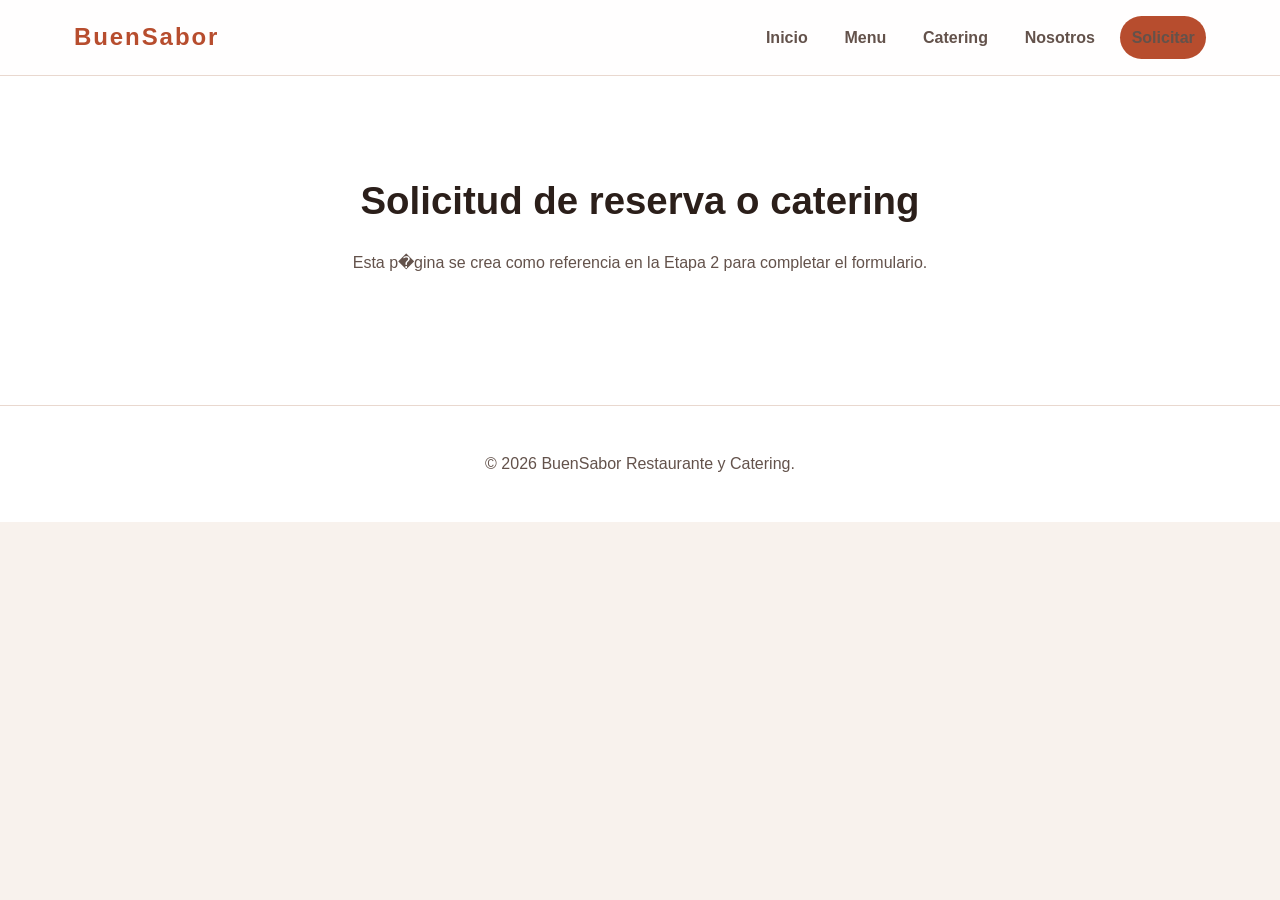
==== solicitud.html @ 1d036498 "construir pagina principal del sitio buen sabor" ====
<!DOCTYPE html>
<html lang="es">
  <head>
    <meta charset="UTF-8" />
    <meta name="viewport" content="width=device-width, initial-scale=1.0" />
    <title>Solicitar Reserva | BuenSabor</title>
    <link rel="stylesheet" href="styles.css" />
  </head>
  <body>
    <header class="site-header">
      <div class="header-inner">
        <div class="logo">BuenSabor</div>
        <nav class="main-nav">
          <a href="index.html#inicio">Inicio</a>
          <a href="index.html#menu">Menu</a>
          <a href="index.html#catering">Catering</a>
          <a href="index.html#nosotros">Nosotros</a>
          <a class="btn-link" href="solicitud.html">Solicitar</a>
        </nav>
      </div>
    </header>

    <main class="section section-about">
      <div class="section-header">
        <h2>Solicitud de reserva o catering</h2>
        <p>Esta p�gina se crea como referencia en la Etapa 2 para completar el formulario.</p>
      </div>
    </main>

    <footer class="site-footer">
      <p>&copy; 2026 BuenSabor Restaurante y Catering.</p>
    </footer>
  </body>
</html>
---- styles.css ----
:root {
  --bg: #f8f2ed;
  --surface: #ffffff;
  --text: #2b1f1a;
  --muted: #63524b;
  --primary: #b74d2e;
  --accent: #dfb590;
  --border: #e9d8cf;
  --shadow: rgba(43, 31, 25, 0.12);
  font-family: "Inter", "Segoe UI", Tahoma, Geneva, Verdana, sans-serif;
}

* {
  box-sizing: border-box;
}

html {
  scroll-behavior: smooth;
}

body {
  margin: 0;
  background: var(--bg);
  color: var(--text);
  line-height: 1.7;
}

img {
  width: 100%;
  display: block;
  border-radius: 1rem 1rem 0 0;
}

.site-header {
  background: rgba(255, 255, 255, 0.95);
  border-bottom: 1px solid var(--border);
  position: sticky;
  top: 0;
  z-index: 20;
}

.header-inner {
  max-width: 1180px;
  margin: 0 auto;
  padding: 1rem 1.5rem;
  display: flex;
  align-items: center;
  justify-content: space-between;
  gap: 1rem;
}

.logo {
  font-size: 1.5rem;
  font-weight: 800;
  letter-spacing: 0.08em;
  color: var(--primary);
}

.main-nav {
  display: flex;
  flex-wrap: wrap;
  gap: 0.9rem;
  align-items: center;
}

.main-nav a {
  color: var(--muted);
  text-decoration: none;
  font-weight: 600;
  padding: 0.5rem 0.7rem;
}

.main-nav a:hover,
.main-nav a:focus {
  color: var(--primary);
}

.btn-link {
  background: var(--primary);
  color: #fff;
  border-radius: 999px;
  padding: 0.65rem 1rem;
}

.hero {
  position: relative;
  min-height: 80vh;
  display: flex;
  align-items: center;
  background-image: url('https://images.unsplash.com/photo-1504674900247-0877df9cc836?auto=format&fit=crop&w=1400&q=80');
  background-size: cover;
  background-position: center;
  color: #fff;
}

.hero-overlay {
  position: absolute;
  inset: 0;
  background: linear-gradient(180deg, rgba(31, 17, 12, 0.5), rgba(13, 7, 5, 0.65));
}

.hero-content {
  position: relative;
  max-width: 780px;
  margin: 0 auto;
  padding: 4rem 1.5rem;
  text-align: center;
}

.eyebrow {
  display: inline-block;
  margin-bottom: 1rem;
  color: #f7d6b8;
  letter-spacing: 0.2em;
  text-transform: uppercase;
  font-size: 0.85rem;
}

.hero h1 {
  font-size: clamp(2.8rem, 5vw, 4.5rem);
  margin: 0;
  line-height: 1.02;
}

.hero-text {
  margin: 1.5rem auto 2rem;
  max-width: 640px;
  font-size: 1.1rem;
  color: #f3eadf;
}

.hero-actions {
  display: flex;
  flex-wrap: wrap;
  justify-content: center;
  gap: 1rem;
}

.btn {
  display: inline-flex;
  align-items: center;
  justify-content: center;
  padding: 0.95rem 1.8rem;
  border-radius: 999px;
  text-decoration: none;
  font-weight: 700;
  transition: transform 0.2s ease, box-shadow 0.2s ease;
}

.btn:hover {
  transform: translateY(-2px);
  box-shadow: 0 18px 40px rgba(0, 0, 0, 0.18);
}

.btn-primary {
  background: #fff;
  color: var(--text);
}

.btn-secondary {
  background: rgba(255, 255, 255, 0.16);
  color: #fff;
  border: 1px solid rgba(255, 255, 255, 0.35);
}

.section {
  padding: 5rem 1.5rem;
}

.section-header {
  max-width: 760px;
  margin: 0 auto 3rem;
  text-align: center;
}

.section-header h2 {
  font-size: 2.4rem;
  margin: 0.75rem 0 1rem;
}

.section-header p {
  color: var(--muted);
  max-width: 660px;
  margin: 0 auto;
}

.section-menu {
  background: #fff;
}

.dish-grid,
.event-grid,
.about-grid {
  display: grid;
  gap: 1.5rem;
}

.dish-grid {
  grid-template-columns: repeat(auto-fit, minmax(260px, 1fr));
}

.dish-card {
  background: #fff;
  border: 1px solid var(--border);
  border-radius: 1.3rem;
  overflow: hidden;
  box-shadow: 0 18px 45px rgba(70, 40, 20, 0.08);
  display: flex;
  flex-direction: column;
}

.dish-info {
  padding: 1.4rem;
  flex: 1;
  display: flex;
  flex-direction: column;
  gap: 1rem;
}

.dish-info h3 {
  margin: 0;
  font-size: 1.25rem;
  color: var(--text);
}

.dish-info p {
  margin: 0;
  color: var(--muted);
  flex: 1;
}

.dish-footer {
  display: flex;
  justify-content: space-between;
  align-items: center;
  gap: 0.75rem;
  flex-wrap: wrap;
}

.price {
  font-weight: 800;
  color: var(--primary);
}

.badge {
  background: #f2e2d8;
  color: #7b4d3d;
  padding: 0.4rem 0.7rem;
  border-radius: 999px;
  font-size: 0.82rem;
  font-weight: 700;
}

.section-catering {
  background: #f8f2ed;
}

.event-grid {
  grid-template-columns: repeat(auto-fit, minmax(240px, 1fr));
}

.event-card {
  padding: 1.8rem;
  border-radius: 1.2rem;
  background: #fff;
  border: 1px solid var(--border);
  box-shadow: 0 12px 30px var(--shadow);
}

.event-card h3 {
  margin: 0 0 0.8rem;
  color: var(--primary);
}

.event-card p {
  margin: 0;
  color: var(--muted);
}

.section-about {
  background: #fff;
}

.about-grid {
  grid-template-columns: repeat(auto-fit, minmax(260px, 1fr));
}

.about-card {
  padding: 1.8rem;
  background: #faf4ee;
  border: 1px solid var(--border);
  border-radius: 1.2rem;
}

.about-card h3 {
  margin-top: 0;
  color: var(--primary);
}

.site-footer {
  text-align: center;
  padding: 1.8rem 1.5rem;
  background: #fff;
  border-top: 1px solid var(--border);
  color: var(--muted);
}

@media (max-width: 900px) {
  .hero {
    min-height: 70vh;
  }

  .hero-content {
    padding-top: 3rem;
  }
}

@media (max-width: 720px) {
  .header-inner {
    flex-direction: column;
    align-items: flex-start;
  }

  .main-nav {
    justify-content: flex-start;
  }

  .hero-actions {
    flex-direction: column;
  }
}
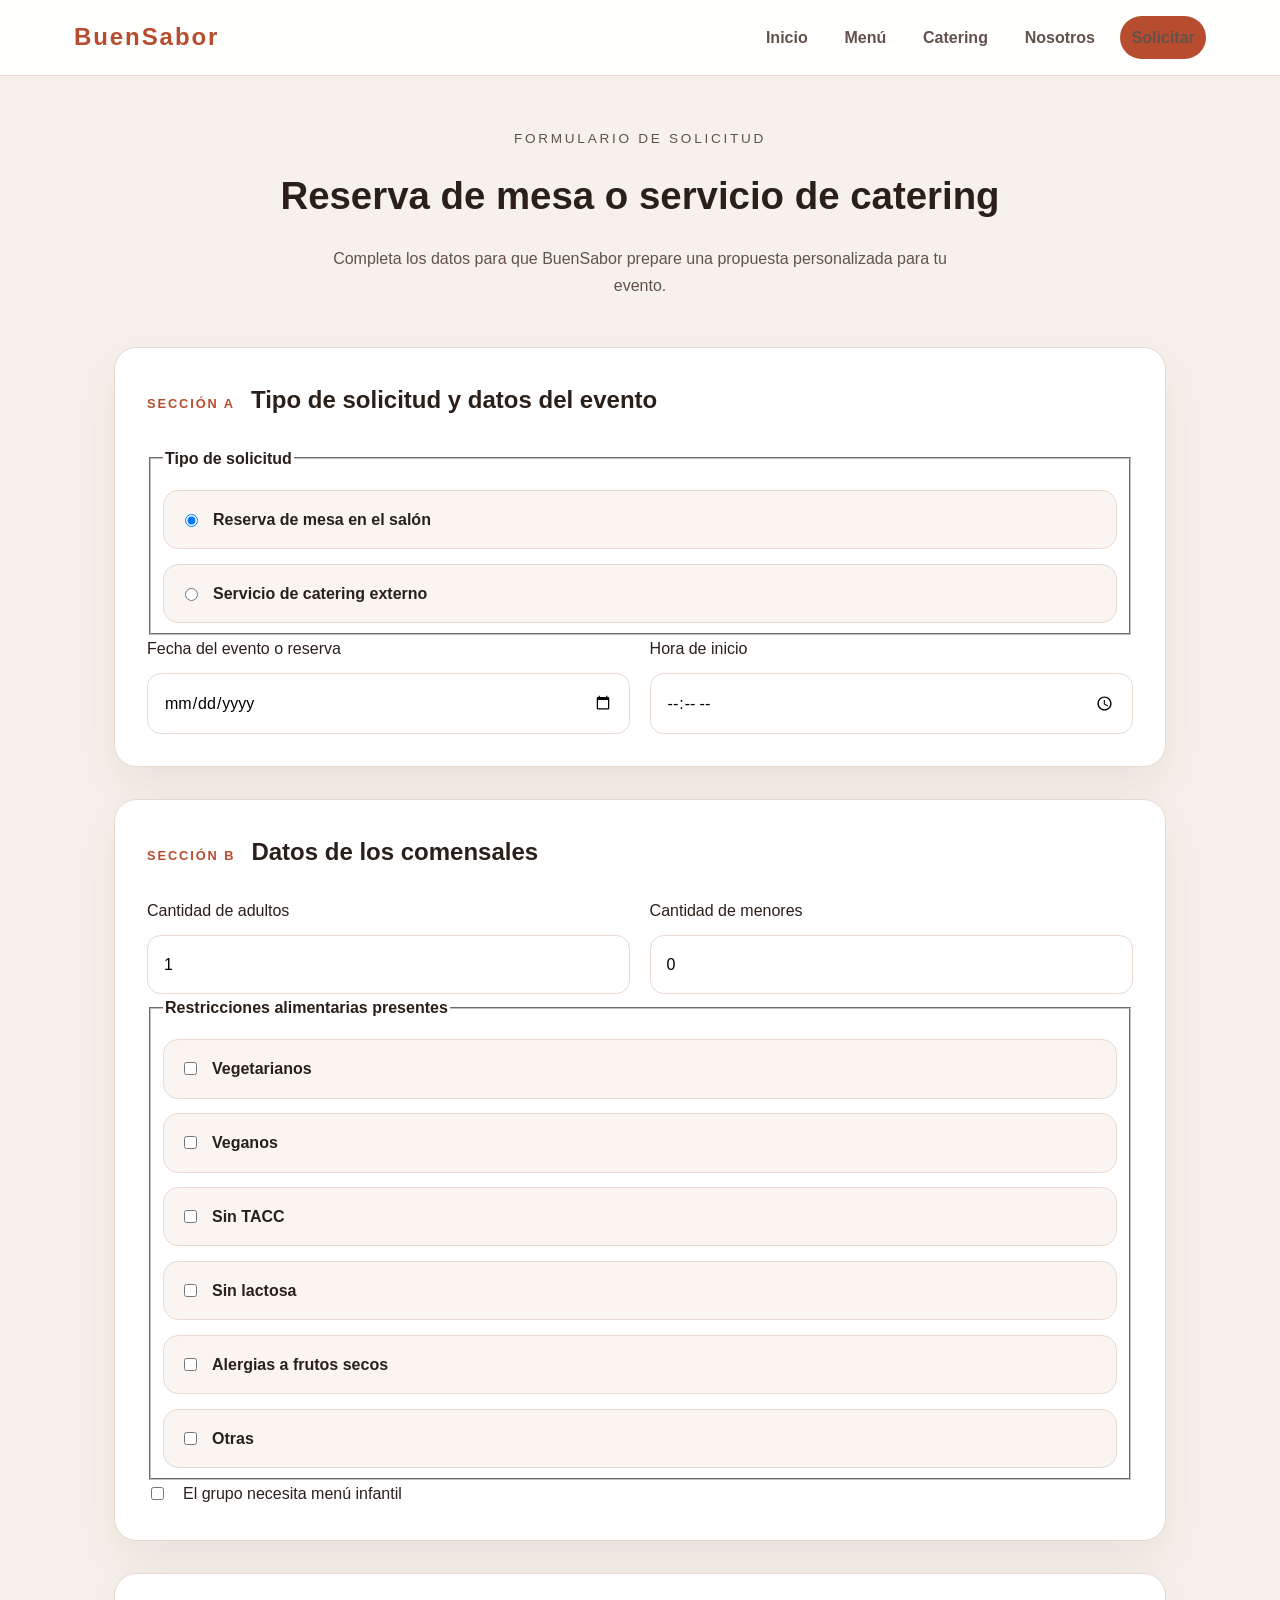
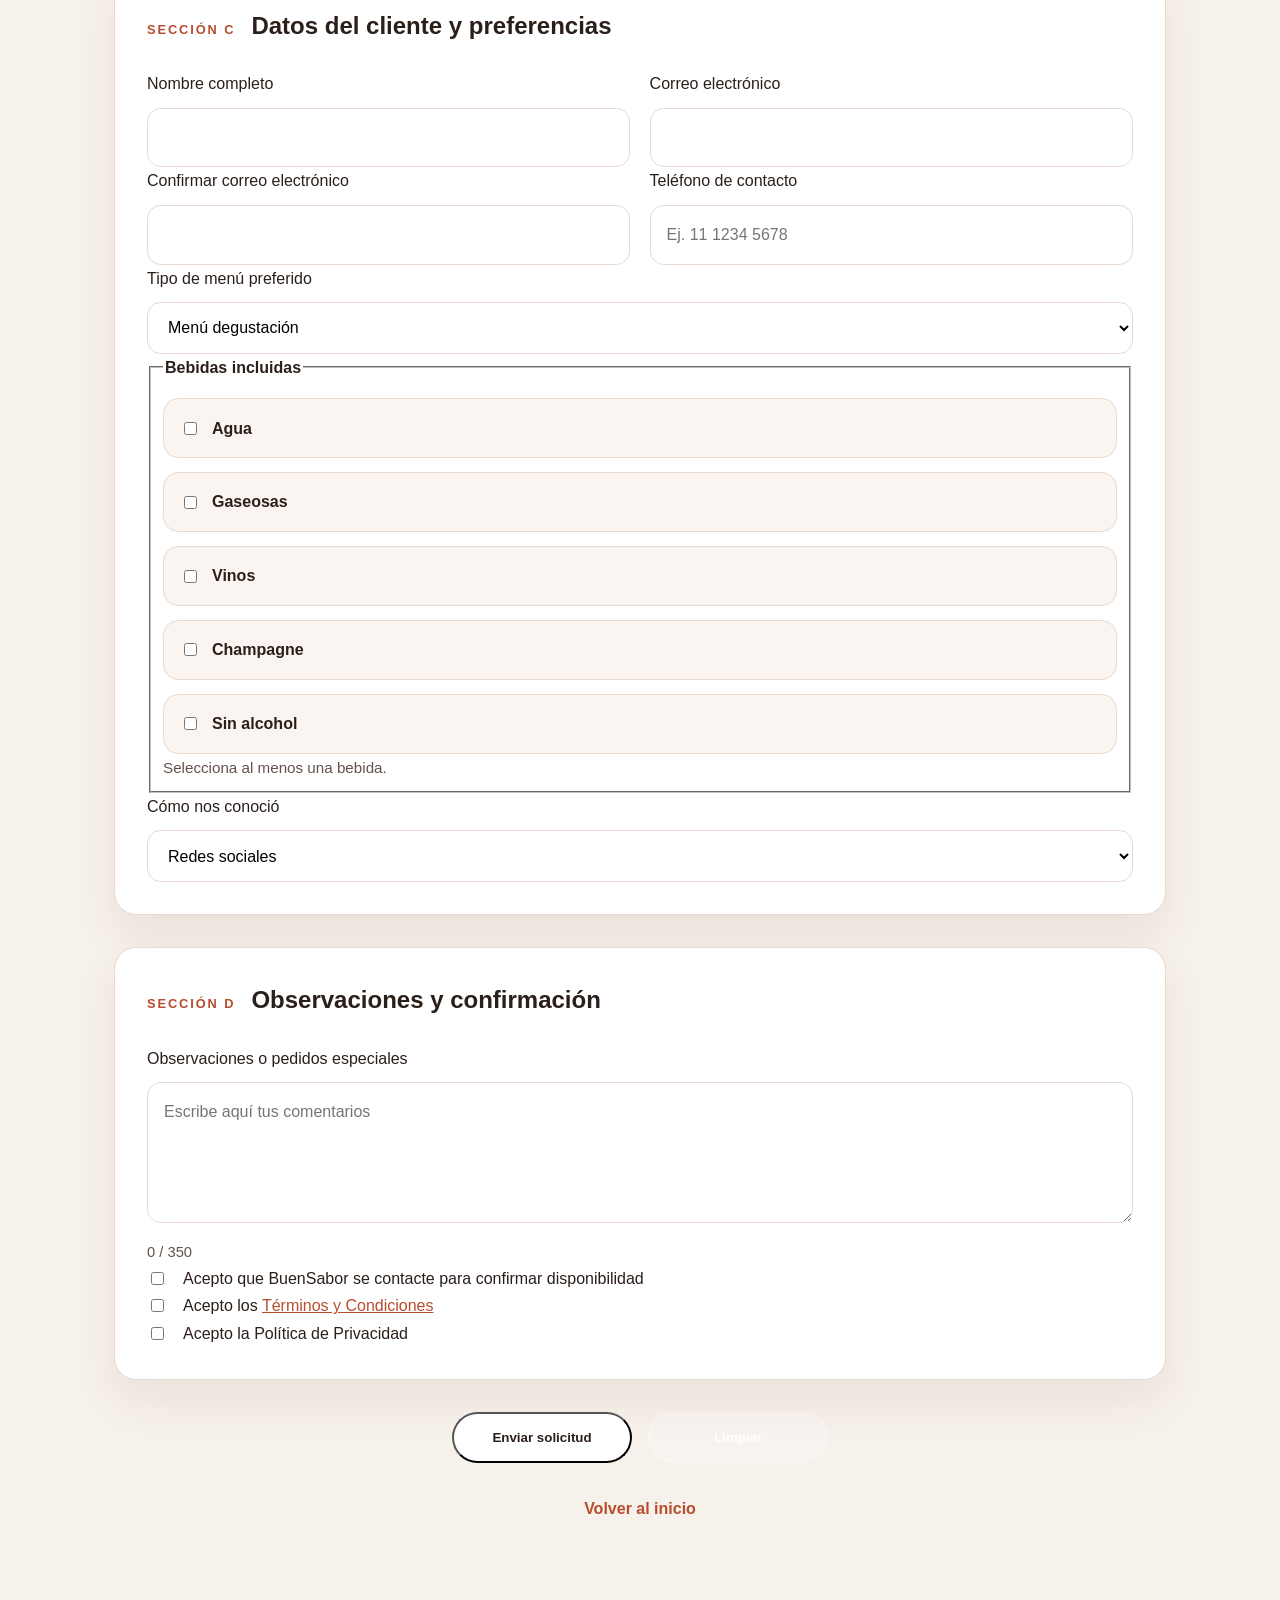
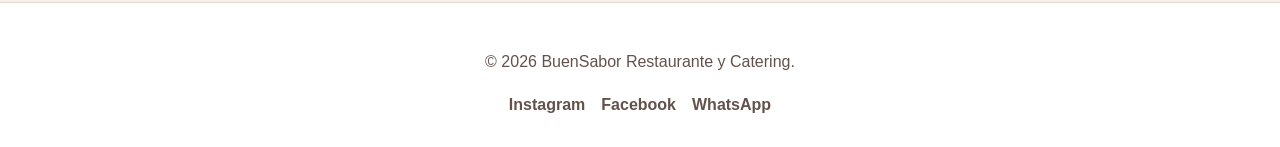
==== commit aeebaba0: "Etapa2:crear solicitud con formulario dinamico de reserva y catering" ====
--- a/solicitud.html
+++ b/solicitud.html
@@ -3,16 +3,16 @@
   <head>
     <meta charset="UTF-8" />
     <meta name="viewport" content="width=device-width, initial-scale=1.0" />
-    <title>Solicitar Reserva | BuenSabor</title>
+    <title>Solicitud de Reserva | BuenSabor</title>
     <link rel="stylesheet" href="styles.css" />
   </head>
   <body>
-    <header class="site-header">
+    <header class="site-header" id="inicio">
       <div class="header-inner">
         <div class="logo">BuenSabor</div>
         <nav class="main-nav">
           <a href="index.html#inicio">Inicio</a>
-          <a href="index.html#menu">Menu</a>
+          <a href="index.html#menu">Menú</a>
           <a href="index.html#catering">Catering</a>
           <a href="index.html#nosotros">Nosotros</a>
           <a class="btn-link" href="solicitud.html">Solicitar</a>
@@ -20,15 +20,353 @@
       </div>
     </header>
 
-    <main class="section section-about">
-      <div class="section-header">
-        <h2>Solicitud de reserva o catering</h2>
-        <p>Esta p�gina se crea como referencia en la Etapa 2 para completar el formulario.</p>
-      </div>
+    <main class="request-page">
+      <section class="section section-form">
+        <div class="section-header">
+          <p class="eyebrow">Formulario de solicitud</p>
+          <h2>Reserva de mesa o servicio de catering</h2>
+          <p>Completa los datos para que BuenSabor prepare una propuesta personalizada para tu evento.</p>
+        </div>
+
+        <form id="requestForm" class="request-form" novalidate>
+          <div class="form-section">
+            <div class="section-title">
+              <span>Sección A</span>
+              <h3>Tipo de solicitud y datos del evento</h3>
+            </div>
+
+            <fieldset>
+              <legend>Tipo de solicitud</legend>
+              <div class="radio-group">
+                <label><input type="radio" name="requestType" value="reserva" checked /> Reserva de mesa en el salón</label>
+                <label><input type="radio" name="requestType" value="catering" /> Servicio de catering externo</label>
+              </div>
+            </fieldset>
+
+            <div class="field-grid">
+              <label class="field">
+                <span>Fecha del evento o reserva</span>
+                <input type="date" name="eventDate" required />
+              </label>
+              <label class="field">
+                <span>Hora de inicio</span>
+                <input type="time" name="eventTime" required />
+              </label>
+            </div>
+
+            <label class="field hidden" id="durationField">
+              <span>Duración estimada del evento</span>
+              <select name="duration">
+                <option value="1">1 hora</option>
+                <option value="2">2 horas</option>
+                <option value="3">3 horas</option>
+                <option value="4">4 horas</option>
+                <option value="5">4 horas o más</option>
+              </select>
+            </label>
+
+            <label class="field hidden" id="eventNameField">
+              <span>Nombre o descripción del evento</span>
+              <input type="text" name="eventName" placeholder="Cumpleaños de 50, Reunión anual de empresa" />
+            </label>
+
+            <label class="field hidden" id="eventTypeField">
+              <span>Tipo de evento</span>
+              <select name="eventType" id="eventTypeSelect">
+                <option value="">Selecciona...</option>
+                <option value="casamiento">Casamiento</option>
+                <option value="cumpleanos">Cumpleaños</option>
+                <option value="corporativo">Evento corporativo</option>
+                <option value="desayuno">Desayuno o coffee break</option>
+                <option value="otro">Otro</option>
+              </select>
+            </label>
+
+            <label class="field hidden" id="eventTypeOtherField">
+              <span>Especifica el tipo de evento</span>
+              <input type="text" name="eventTypeOther" placeholder="Describe el evento" />
+            </label>
+
+            <label class="field hidden" id="eventLocationField">
+              <span>Lugar del evento</span>
+              <input type="text" name="eventLocation" placeholder="Dirección donde se realizará el servicio" />
+            </label>
+          </div>
+
+          <div class="form-section">
+            <div class="section-title">
+              <span>Sección B</span>
+              <h3>Datos de los comensales</h3>
+            </div>
+
+            <div class="field-grid">
+              <label class="field">
+                <span>Cantidad de adultos</span>
+                <input type="number" name="adults" min="1" max="200" value="1" required />
+              </label>
+              <label class="field">
+                <span>Cantidad de menores</span>
+                <input type="number" name="children" min="0" max="50" value="0" />
+              </label>
+            </div>
+
+            <fieldset>
+              <legend>Restricciones alimentarias presentes</legend>
+              <div class="checkbox-grid">
+                <label><input type="checkbox" name="dietary" value="vegetarianos" /> Vegetarianos</label>
+                <label><input type="checkbox" name="dietary" value="veganos" /> Veganos</label>
+                <label><input type="checkbox" name="dietary" value="sin_tacc" /> Sin TACC</label>
+                <label><input type="checkbox" name="dietary" value="sin_lactosa" /> Sin lactosa</label>
+                <label><input type="checkbox" name="dietary" value="alergias" /> Alergias a frutos secos</label>
+                <label><input type="checkbox" name="dietary" value="otras" id="dietOtherCheckbox" /> Otras</label>
+              </div>
+            </fieldset>
+
+            <label class="field hidden" id="dietOtherField">
+              <span>Detalle otras restricciones</span>
+              <textarea name="dietOtherDetails" maxlength="200" rows="3" placeholder="Describe otras restricciones"></textarea>
+              <small class="counter" id="dietOtherCounter">0 / 200</small>
+            </label>
+
+            <label class="field checkbox-field">
+              <input type="checkbox" name="kidsMenu" id="kidsMenuCheckbox" />
+              <span>El grupo necesita menú infantil</span>
+            </label>
+
+            <label class="field hidden" id="kidsMenuCountField">
+              <span>Cantidad de menús infantiles</span>
+              <input type="number" name="kidsMenuCount" min="1" max="50" value="1" />
+            </label>
+          </div>
+
+          <div class="form-section">
+            <div class="section-title">
+              <span>Sección C</span>
+              <h3>Datos del cliente y preferencias</h3>
+            </div>
+
+            <div class="field-grid">
+              <label class="field">
+                <span>Nombre completo</span>
+                <input type="text" name="fullName" required />
+              </label>
+              <label class="field">
+                <span>Correo electrónico</span>
+                <input type="email" name="email" required />
+              </label>
+            </div>
+
+            <div class="field-grid">
+              <label class="field">
+                <span>Confirmar correo electrónico</span>
+                <input type="email" name="emailConfirm" required />
+              </label>
+              <label class="field">
+                <span>Teléfono de contacto</span>
+                <input type="tel" name="phone" placeholder="Ej. 11 1234 5678" required />
+              </label>
+            </div>
+
+            <label class="field">
+              <span>Tipo de menú preferido</span>
+              <select name="menuType">
+                <option value="degustacion">Menú degustación</option>
+                <option value="clasico">Menú clásico</option>
+                <option value="infantil">Menú infantil predominante</option>
+                <option value="chef">A definir con el chef</option>
+              </select>
+            </label>
+
+            <fieldset>
+              <legend>Bebidas incluidas</legend>
+              <div class="checkbox-grid">
+                <label><input type="checkbox" name="drinks" value="agua" class="drink-checkbox" /> Agua</label>
+                <label><input type="checkbox" name="drinks" value="gaseosas" class="drink-checkbox" /> Gaseosas</label>
+                <label><input type="checkbox" name="drinks" value="vinos" class="drink-checkbox" /> Vinos</label>
+                <label><input type="checkbox" name="drinks" value="champagne" class="drink-checkbox" /> Champagne</label>
+                <label><input type="checkbox" name="drinks" value="sin_alcohol" class="drink-checkbox" /> Sin alcohol</label>
+              </div>
+              <small class="note">Selecciona al menos una bebida.</small>
+            </fieldset>
+
+            <label class="field checkbox-field hidden" id="waiterField">
+              <input type="checkbox" name="waiterService" />
+              <span>Necesita servicio de mozos</span>
+            </label>
+
+            <label class="field checkbox-field hidden" id="furnitureField">
+              <input type="checkbox" name="furniture" />
+              <span>Necesita mobiliario: mesas y sillas</span>
+            </label>
+
+            <label class="field">
+              <span>Cómo nos conoció</span>
+              <select name="referralSource">
+                <option value="redes">Redes sociales</option>
+                <option value="recomendacion">Recomendación</option>
+                <option value="busqueda">Búsqueda web</option>
+                <option value="cliente">Fue cliente antes</option>
+                <option value="otro">Otro</option>
+              </select>
+            </label>
+          </div>
+
+          <div class="form-section">
+            <div class="section-title">
+              <span>Sección D</span>
+              <h3>Observaciones y confirmación</h3>
+            </div>
+
+            <label class="field">
+              <span>Observaciones o pedidos especiales</span>
+              <textarea name="observations" maxlength="350" rows="4" placeholder="Escribe aquí tus comentarios"></textarea>
+              <small class="counter" id="observationsCounter">0 / 350</small>
+            </label>
+
+            <label class="field checkbox-field">
+              <input type="checkbox" name="acceptContact" required />
+              <span>Acepto que BuenSabor se contacte para confirmar disponibilidad</span>
+            </label>
+            <label class="field checkbox-field">
+              <input type="checkbox" name="acceptTerms" required />
+              <span>Acepto los <a href="#" class="link-inline">Términos y Condiciones</a></span>
+            </label>
+            <label class="field checkbox-field">
+              <input type="checkbox" name="acceptPrivacy" required />
+              <span>Acepto la Política de Privacidad</span>
+            </label>
+          </div>
+
+          <div class="form-actions">
+            <button type="submit" class="btn btn-primary">Enviar solicitud</button>
+            <button type="reset" class="btn btn-secondary">Limpiar</button>
+          </div>
+          <div class="back-link">
+            <a href="index.html">Volver al inicio</a>
+          </div>
+        </form>
+      </section>
     </main>
 
     <footer class="site-footer">
       <p>&copy; 2026 BuenSabor Restaurante y Catering.</p>
+      <div class="social-links">
+        <a href="#">Instagram</a>
+        <a href="#">Facebook</a>
+        <a href="#">WhatsApp</a>
+      </div>
     </footer>
+
+    <script>
+      document.addEventListener('DOMContentLoaded', function () {
+        const requestForm = document.getElementById('requestForm');
+        const requestTypeRadios = Array.from(document.querySelectorAll('input[name="requestType"]'));
+        const durationField = document.getElementById('durationField');
+        const eventNameField = document.getElementById('eventNameField');
+        const eventTypeField = document.getElementById('eventTypeField');
+        const eventTypeOtherField = document.getElementById('eventTypeOtherField');
+        const eventLocationField = document.getElementById('eventLocationField');
+        const eventTypeSelect = document.getElementById('eventTypeSelect');
+        const dietOtherCheckbox = document.getElementById('dietOtherCheckbox');
+        const dietOtherField = document.getElementById('dietOtherField');
+        const dietOtherCounter = document.getElementById('dietOtherCounter');
+        const kidsMenuCheckbox = document.getElementById('kidsMenuCheckbox');
+        const kidsMenuCountField = document.getElementById('kidsMenuCountField');
+        const waiterField = document.getElementById('waiterField');
+        const furnitureField = document.getElementById('furnitureField');
+        const observationsCounter = document.getElementById('observationsCounter');
+        const observationsTextarea = requestForm.querySelector('textarea[name="observations"]');
+        const drinkCheckboxes = Array.from(document.querySelectorAll('.drink-checkbox'));
+
+        function updateRequestType() {
+          const isCatering = document.querySelector('input[name="requestType"]:checked').value === 'catering';
+          durationField.classList.toggle('hidden', !isCatering);
+          eventNameField.classList.toggle('hidden', !isCatering);
+          eventTypeField.classList.toggle('hidden', !isCatering);
+          eventLocationField.classList.toggle('hidden', !isCatering);
+          waiterField.classList.toggle('hidden', !isCatering);
+          furnitureField.classList.toggle('hidden', !isCatering);
+
+          const inputsToToggle = [
+            durationField.querySelector('select'),
+            eventNameField.querySelector('input'),
+            eventTypeField.querySelector('select'),
+            eventLocationField.querySelector('input'),
+            waiterField.querySelector('input'),
+            furnitureField.querySelector('input')
+          ];
+
+          inputsToToggle.forEach((input) => {
+            if (input) {
+              input.required = isCatering && (input.name === 'eventName' || input.name === 'eventLocation' || input.name === 'duration' || input.name === 'eventType');
+            }
+          });
+        }
+
+        function updateEventTypeOther() {
+          const isOther = eventTypeSelect.value === 'otro';
+          eventTypeOtherField.classList.toggle('hidden', !isOther);
+          const otherInput = eventTypeOtherField.querySelector('input');
+          if (otherInput) otherInput.required = isOther;
+        }
+
+        function updateDietOther() {
+          dietOtherField.classList.toggle('hidden', !dietOtherCheckbox.checked);
+          const textarea = dietOtherField.querySelector('textarea');
+          if (textarea) textarea.required = dietOtherCheckbox.checked;
+        }
+
+        function updateKidsMenuCount() {
+          kidsMenuCountField.classList.toggle('hidden', !kidsMenuCheckbox.checked);
+          const input = kidsMenuCountField.querySelector('input');
+          if (input) input.required = kidsMenuCheckbox.checked;
+        }
+
+        function updateCounter(textarea, counter) {
+          counter.textContent = `${textarea.value.length} / ${textarea.maxLength}`;
+        }
+
+        function validateDrinks() {
+          const anyChecked = drinkCheckboxes.some((checkbox) => checkbox.checked);
+          const fieldset = drinkCheckboxes[0].closest('fieldset');
+          if (fieldset) {
+            if (!anyChecked) {
+              fieldset.classList.add('invalid');
+            } else {
+              fieldset.classList.remove('invalid');
+            }
+          }
+          return anyChecked;
+        }
+
+        requestTypeRadios.forEach((radio) => radio.addEventListener('change', updateRequestType));
+        eventTypeSelect.addEventListener('change', updateEventTypeOther);
+        dietOtherCheckbox.addEventListener('change', updateDietOther);
+        kidsMenuCheckbox.addEventListener('change', updateKidsMenuCount);
+        observationsTextarea.addEventListener('input', function () { updateCounter(observationsTextarea, observationsCounter); });
+        const dietOtherTextarea = requestForm.querySelector('textarea[name="dietOtherDetails"]');
+        if (dietOtherTextarea) {
+          dietOtherTextarea.addEventListener('input', function () { updateCounter(dietOtherTextarea, dietOtherCounter); });
+        }
+
+        drinkCheckboxes.forEach((checkbox) => {
+          checkbox.addEventListener('change', validateDrinks);
+        });
+
+        requestForm.addEventListener('submit', function (event) {
+          if (!validateDrinks()) {
+            event.preventDefault();
+            alert('Por favor selecciona al menos una bebida incluida.');
+          }
+        });
+
+        updateRequestType();
+        updateEventTypeOther();
+        updateDietOther();
+        updateKidsMenuCount();
+        updateCounter(observationsTextarea, observationsCounter);
+        if (dietOtherTextarea) updateCounter(dietOtherTextarea, dietOtherCounter);
+      });
+    </script>
   </body>
 </html>
--- a/styles.css
+++ b/styles.css
@@ -305,6 +305,24 @@
   color: var(--muted);
 }
 
+.social-links {
+  margin-top: 1rem;
+  display: flex;
+  justify-content: center;
+  gap: 1rem;
+  flex-wrap: wrap;
+}
+
+.social-links a {
+  color: var(--muted);
+  text-decoration: none;
+  font-weight: 700;
+}
+
+.social-links a:hover {
+  color: var(--primary);
+}
+
 @media (max-width: 900px) {
   .hero {
     min-height: 70vh;
@@ -329,3 +347,188 @@
     flex-direction: column;
   }
 }
+
+/* Estilos para solicitud.html */
+.request-page {
+  background: #f7f1eb;
+}
+
+.section-form {
+  max-width: 1100px;
+  margin: 0 auto;
+  padding: 3rem 1.5rem 5rem;
+}
+
+.request-form {
+  display: grid;
+  gap: 2rem;
+}
+
+.form-section {
+  background: #ffffff;
+  border: 1px solid var(--border);
+  border-radius: 1.4rem;
+  padding: 2rem;
+  box-shadow: 0 20px 45px rgba(80, 50, 30, 0.08);
+}
+
+.section-title {
+  display: flex;
+  flex-wrap: wrap;
+  align-items: baseline;
+  gap: 1rem;
+  margin-bottom: 1.5rem;
+}
+
+.section-title span {
+  color: var(--primary);
+  font-weight: 700;
+  text-transform: uppercase;
+  letter-spacing: 0.15em;
+  font-size: 0.8rem;
+}
+
+.section-title h3 {
+  margin: 0;
+  font-size: 1.5rem;
+}
+
+.field-grid {
+  display: grid;
+  grid-template-columns: repeat(auto-fit, minmax(240px, 1fr));
+  gap: 1.2rem;
+}
+
+.field {
+  display: flex;
+  flex-direction: column;
+  gap: 0.65rem;
+}
+
+.field label {
+  display: flex;
+  align-items: center;
+  gap: 0.75rem;
+}
+
+.field input[type="text"],
+.field input[type="email"],
+.field input[type="tel"],
+.field input[type="date"],
+.field input[type="time"],
+.field input[type="number"],
+.field select,
+.field textarea {
+  border: 1px solid var(--border);
+  border-radius: 0.85rem;
+  padding: 0.95rem 1rem;
+  font: inherit;
+  width: 100%;
+  background: #fff;
+}
+
+.field textarea {
+  min-height: 120px;
+  resize: vertical;
+}
+
+.radio-group,
+.checkbox-grid {
+  display: grid;
+  gap: 0.9rem;
+}
+
+.radio-group label,
+.checkbox-grid label {
+  display: flex;
+  align-items: center;
+  gap: 0.75rem;
+  padding: 0.95rem 1rem;
+  border: 1px solid var(--border);
+  border-radius: 0.95rem;
+  background: #faf5f0;
+  font-weight: 600;
+}
+
+.checkbox-field {
+  flex-direction: row;
+  align-items: center;
+  gap: 1rem;
+}
+
+.checkbox-field input {
+  width: auto;
+}
+
+legend {
+  font-weight: 700;
+  margin-bottom: 0.75rem;
+}
+
+.note {
+  font-size: 0.95rem;
+  color: var(--muted);
+}
+
+.hidden {
+  display: none !important;
+}
+
+.counter {
+  margin-top: 0.4rem;
+  font-size: 0.92rem;
+  color: var(--muted);
+}
+
+.field small {
+  color: var(--muted);
+}
+
+.form-actions {
+  display: flex;
+  flex-wrap: wrap;
+  gap: 1rem;
+  justify-content: center;
+  align-items: center;
+}
+
+.form-actions .btn {
+  min-width: 180px;
+  padding: 1rem 1.6rem;
+}
+
+.back-link {
+  text-align: center;
+}
+
+.back-link a {
+  color: var(--primary);
+  text-decoration: none;
+  font-weight: 700;
+}
+
+label .link-inline {
+  color: var(--primary);
+  text-decoration: underline;
+}
+
+@media (max-width: 860px) {
+  .section-form {
+    padding: 2rem 1rem 4rem;
+  }
+
+  .request-form {
+    gap: 1.5rem;
+  }
+}
+
+@media (max-width: 640px) {
+  .field-grid {
+    grid-template-columns: 1fr;
+  }
+
+  .radio-group label,
+  .checkbox-grid label {
+    padding: 0.85rem;
+  }
+}
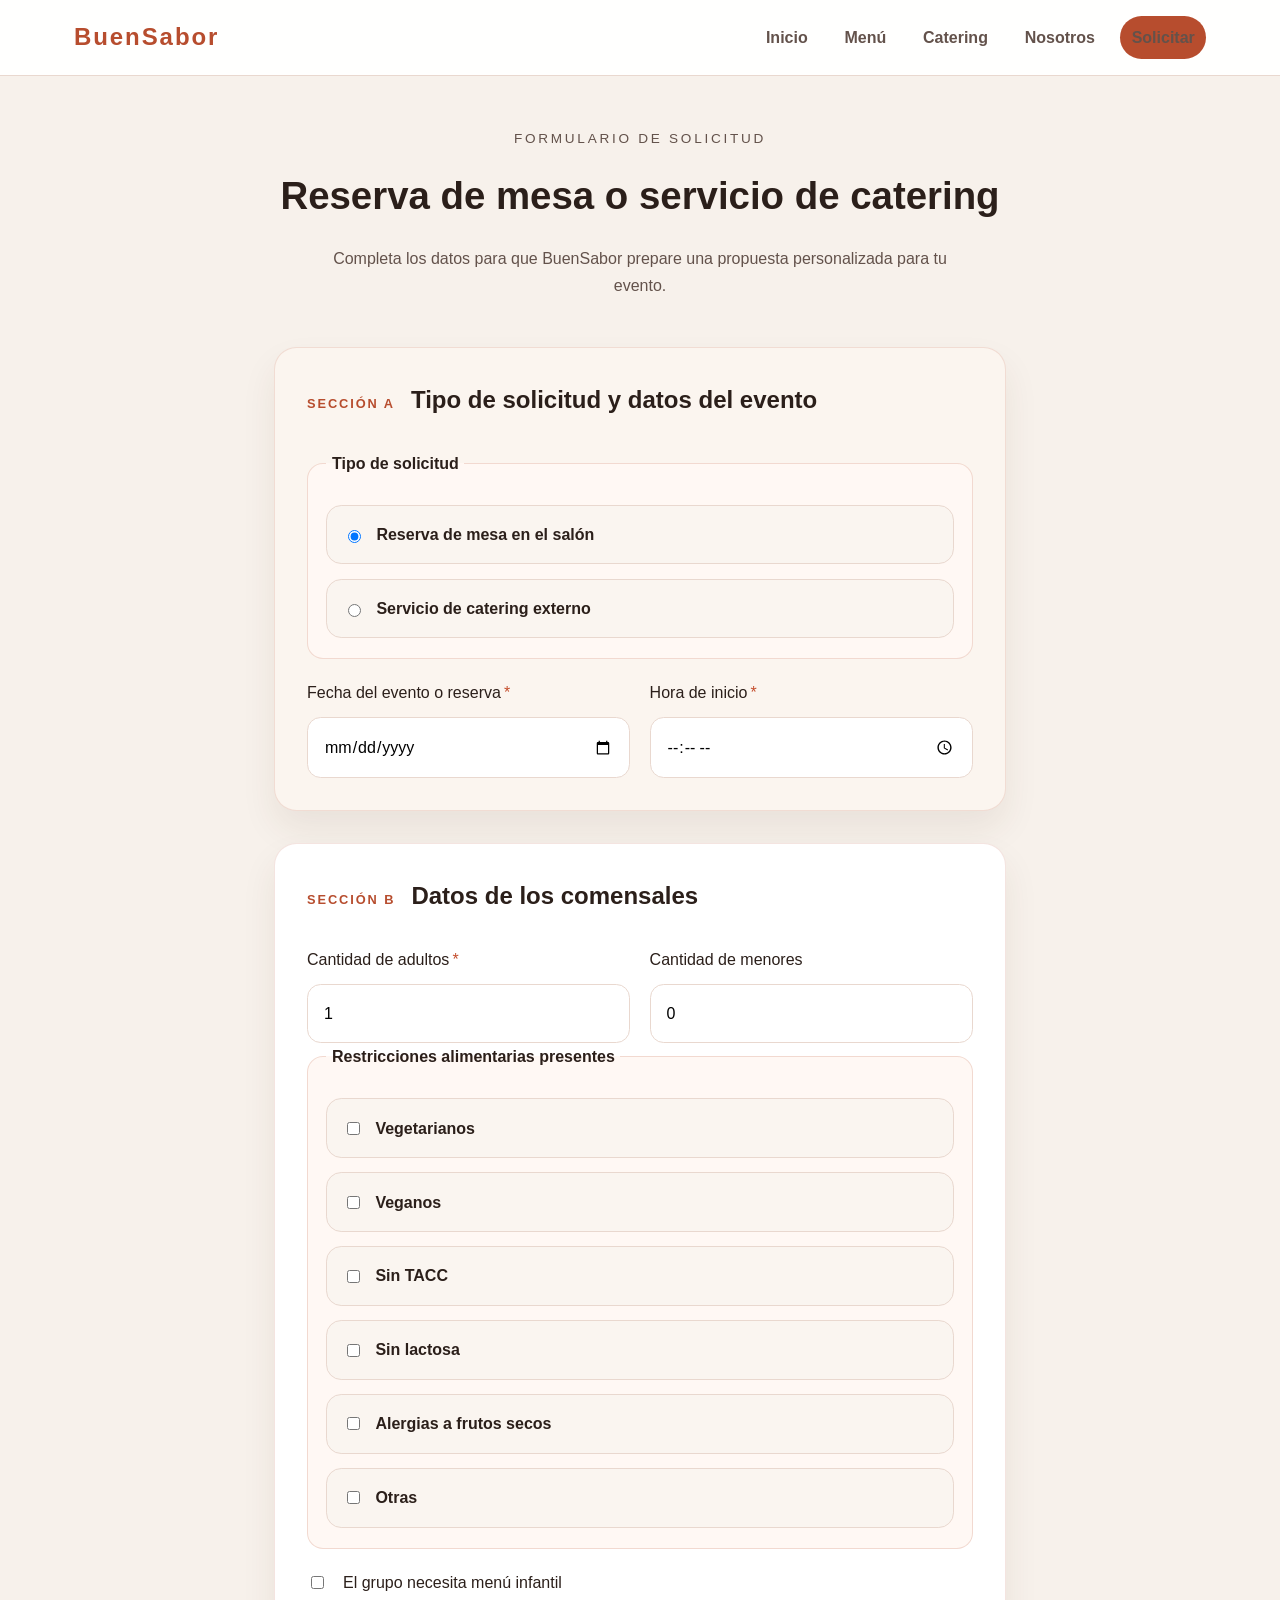
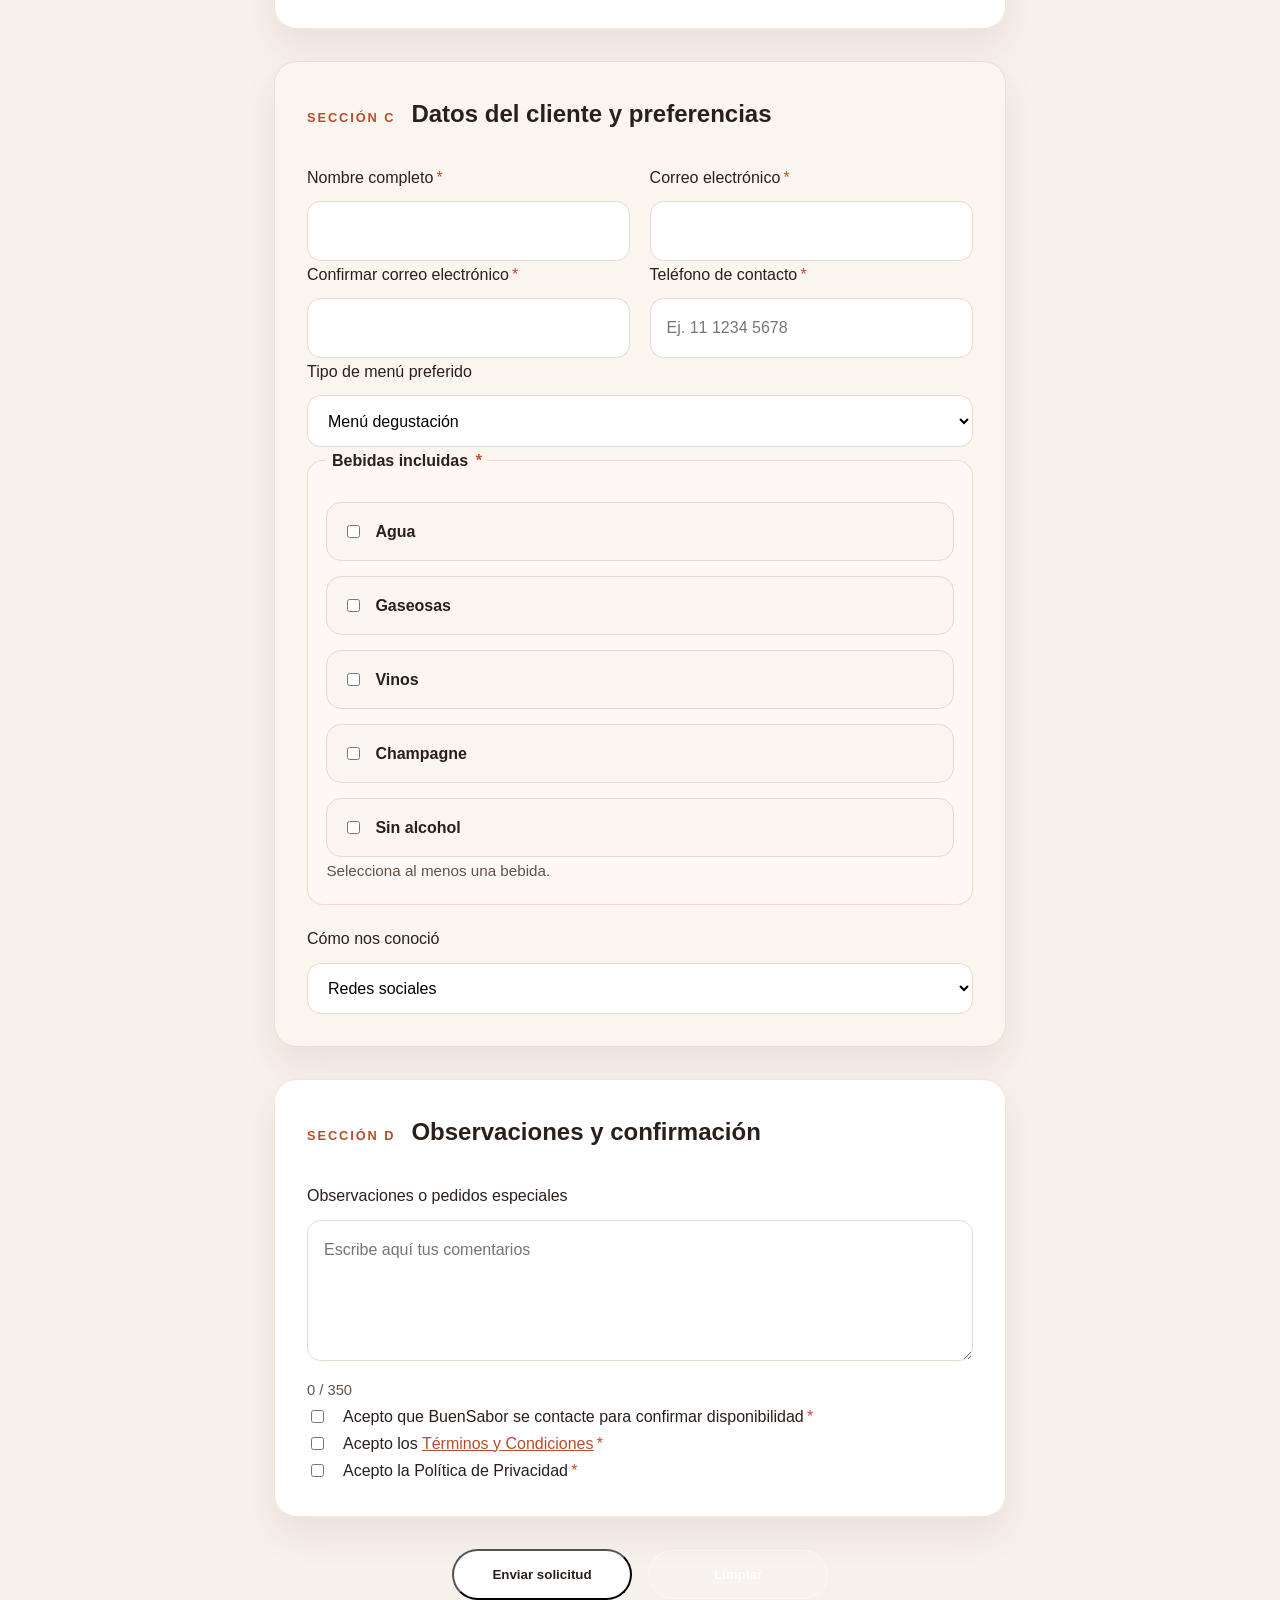
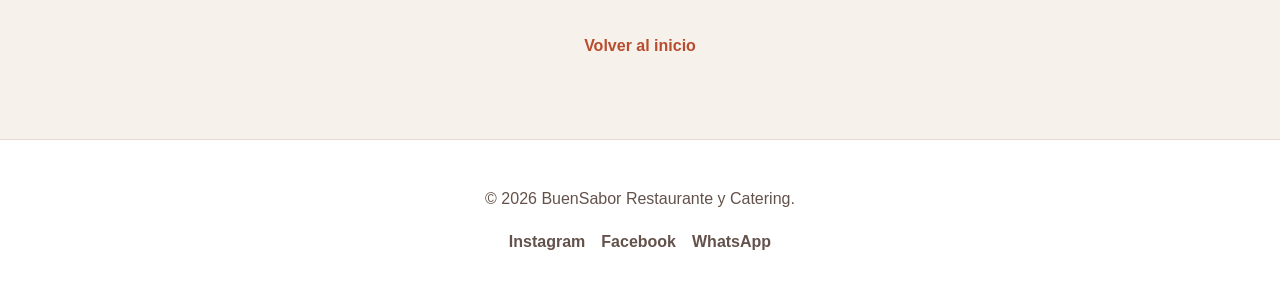
==== commit 5897987f: "Etapa 3:mejorar estilos de solicitud y marcar campos requeridos" ====
--- a/solicitud.html
+++ b/solicitud.html
@@ -45,17 +45,17 @@
 
             <div class="field-grid">
               <label class="field">
-                <span>Fecha del evento o reserva</span>
+                <span>Fecha del evento o reserva<span class="required">*</span></span>
                 <input type="date" name="eventDate" required />
               </label>
               <label class="field">
-                <span>Hora de inicio</span>
+                <span>Hora de inicio<span class="required">*</span></span>
                 <input type="time" name="eventTime" required />
               </label>
             </div>
 
             <label class="field hidden" id="durationField">
-              <span>Duración estimada del evento</span>
+              <span>Duración estimada del evento<span class="required">*</span></span>
               <select name="duration">
                 <option value="1">1 hora</option>
                 <option value="2">2 horas</option>
@@ -66,12 +66,12 @@
             </label>
 
             <label class="field hidden" id="eventNameField">
-              <span>Nombre o descripción del evento</span>
+              <span>Nombre o descripción del evento<span class="required">*</span></span>
               <input type="text" name="eventName" placeholder="Cumpleaños de 50, Reunión anual de empresa" />
             </label>
 
             <label class="field hidden" id="eventTypeField">
-              <span>Tipo de evento</span>
+              <span>Tipo de evento<span class="required">*</span></span>
               <select name="eventType" id="eventTypeSelect">
                 <option value="">Selecciona...</option>
                 <option value="casamiento">Casamiento</option>
@@ -83,12 +83,12 @@
             </label>
 
             <label class="field hidden" id="eventTypeOtherField">
-              <span>Especifica el tipo de evento</span>
+              <span>Especifica el tipo de evento<span class="required">*</span></span>
               <input type="text" name="eventTypeOther" placeholder="Describe el evento" />
             </label>
 
             <label class="field hidden" id="eventLocationField">
-              <span>Lugar del evento</span>
+              <span>Lugar del evento<span class="required">*</span></span>
               <input type="text" name="eventLocation" placeholder="Dirección donde se realizará el servicio" />
             </label>
           </div>
@@ -101,7 +101,7 @@
 
             <div class="field-grid">
               <label class="field">
-                <span>Cantidad de adultos</span>
+                <span>Cantidad de adultos<span class="required">*</span></span>
                 <input type="number" name="adults" min="1" max="200" value="1" required />
               </label>
               <label class="field">
@@ -134,7 +134,7 @@
             </label>
 
             <label class="field hidden" id="kidsMenuCountField">
-              <span>Cantidad de menús infantiles</span>
+              <span>Cantidad de menús infantiles<span class="required">*</span></span>
               <input type="number" name="kidsMenuCount" min="1" max="50" value="1" />
             </label>
           </div>
@@ -147,22 +147,22 @@
 
             <div class="field-grid">
               <label class="field">
-                <span>Nombre completo</span>
+                <span>Nombre completo<span class="required">*</span></span>
                 <input type="text" name="fullName" required />
               </label>
               <label class="field">
-                <span>Correo electrónico</span>
+                <span>Correo electrónico<span class="required">*</span></span>
                 <input type="email" name="email" required />
               </label>
             </div>
 
             <div class="field-grid">
               <label class="field">
-                <span>Confirmar correo electrónico</span>
+                <span>Confirmar correo electrónico<span class="required">*</span></span>
                 <input type="email" name="emailConfirm" required />
               </label>
               <label class="field">
-                <span>Teléfono de contacto</span>
+                <span>Teléfono de contacto<span class="required">*</span></span>
                 <input type="tel" name="phone" placeholder="Ej. 11 1234 5678" required />
               </label>
             </div>
@@ -178,7 +178,7 @@
             </label>
 
             <fieldset>
-              <legend>Bebidas incluidas</legend>
+              <legend>Bebidas incluidas <span class="required">*</span></legend>
               <div class="checkbox-grid">
                 <label><input type="checkbox" name="drinks" value="agua" class="drink-checkbox" /> Agua</label>
                 <label><input type="checkbox" name="drinks" value="gaseosas" class="drink-checkbox" /> Gaseosas</label>
@@ -225,15 +225,15 @@
 
             <label class="field checkbox-field">
               <input type="checkbox" name="acceptContact" required />
-              <span>Acepto que BuenSabor se contacte para confirmar disponibilidad</span>
+              <span>Acepto que BuenSabor se contacte para confirmar disponibilidad<span class="required">*</span></span>
             </label>
             <label class="field checkbox-field">
               <input type="checkbox" name="acceptTerms" required />
-              <span>Acepto los <a href="#" class="link-inline">Términos y Condiciones</a></span>
+              <span>Acepto los <a href="#" class="link-inline">Términos y Condiciones</a><span class="required">*</span></span>
             </label>
             <label class="field checkbox-field">
               <input type="checkbox" name="acceptPrivacy" required />
-              <span>Acepto la Política de Privacidad</span>
+              <span>Acepto la Política de Privacidad<span class="required">*</span></span>
             </label>
           </div>
 
--- a/styles.css
+++ b/styles.css
@@ -354,7 +354,7 @@
 }
 
 .section-form {
-  max-width: 1100px;
+  max-width: 780px;
   margin: 0 auto;
   padding: 3rem 1.5rem 5rem;
 }
@@ -362,14 +362,28 @@
 .request-form {
   display: grid;
   gap: 2rem;
+  max-width: 750px;
+  margin: 0 auto;
 }
 
 .form-section {
   background: #ffffff;
-  border: 1px solid var(--border);
+  border: 1px solid rgba(183, 77, 46, 0.15);
   border-radius: 1.4rem;
   padding: 2rem;
-  box-shadow: 0 20px 45px rgba(80, 50, 30, 0.08);
+  box-shadow: 0 18px 35px rgba(80, 50, 30, 0.08);
+}
+
+.form-section:nth-child(odd) {
+  background: #fbf5ef;
+}
+
+.form-section:nth-child(even) {
+  background: #ffffff;
+}
+
+.form-section .section-title {
+  margin-bottom: 1.8rem;
 }
 
 .section-title {
@@ -409,6 +423,11 @@
   display: flex;
   align-items: center;
   gap: 0.75rem;
+}
+
+.required {
+  color: #c44d2c;
+  margin-left: 0.2rem;
 }
 
 .field input[type="text"],
@@ -425,6 +444,30 @@
   font: inherit;
   width: 100%;
   background: #fff;
+  transition: border-color 0.2s ease, box-shadow 0.2s ease;
+}
+
+.field input[type="text"]:focus,
+.field input[type="email"]:focus,
+.field input[type="tel"]:focus,
+.field input[type="date"]:focus,
+.field input[type="time"]:focus,
+.field input[type="number"]:focus,
+.field select:focus,
+.field textarea:focus {
+  outline: none;
+  border-color: var(--primary);
+  box-shadow: 0 0 0 4px rgba(183, 77, 46, 0.12);
+}
+
+.campo-error {
+  border-color: #d9554d !important;
+  box-shadow: 0 0 0 4px rgba(217, 85, 77, 0.15) !important;
+}
+
+.campo-ok {
+  border-color: #4b9a57 !important;
+  box-shadow: 0 0 0 4px rgba(75, 154, 87, 0.15) !important;
 }
 
 .field textarea {
@@ -460,9 +503,18 @@
   width: auto;
 }
 
+fieldset {
+  border: 1px solid rgba(183, 77, 46, 0.18);
+  border-radius: 1rem;
+  padding: 1rem 1.15rem 1.25rem;
+  margin: 0 0 1.25rem;
+  background: #fff8f4;
+}
+
 legend {
   font-weight: 700;
   margin-bottom: 0.75rem;
+  padding: 0 0.35rem;
 }
 
 .note {
